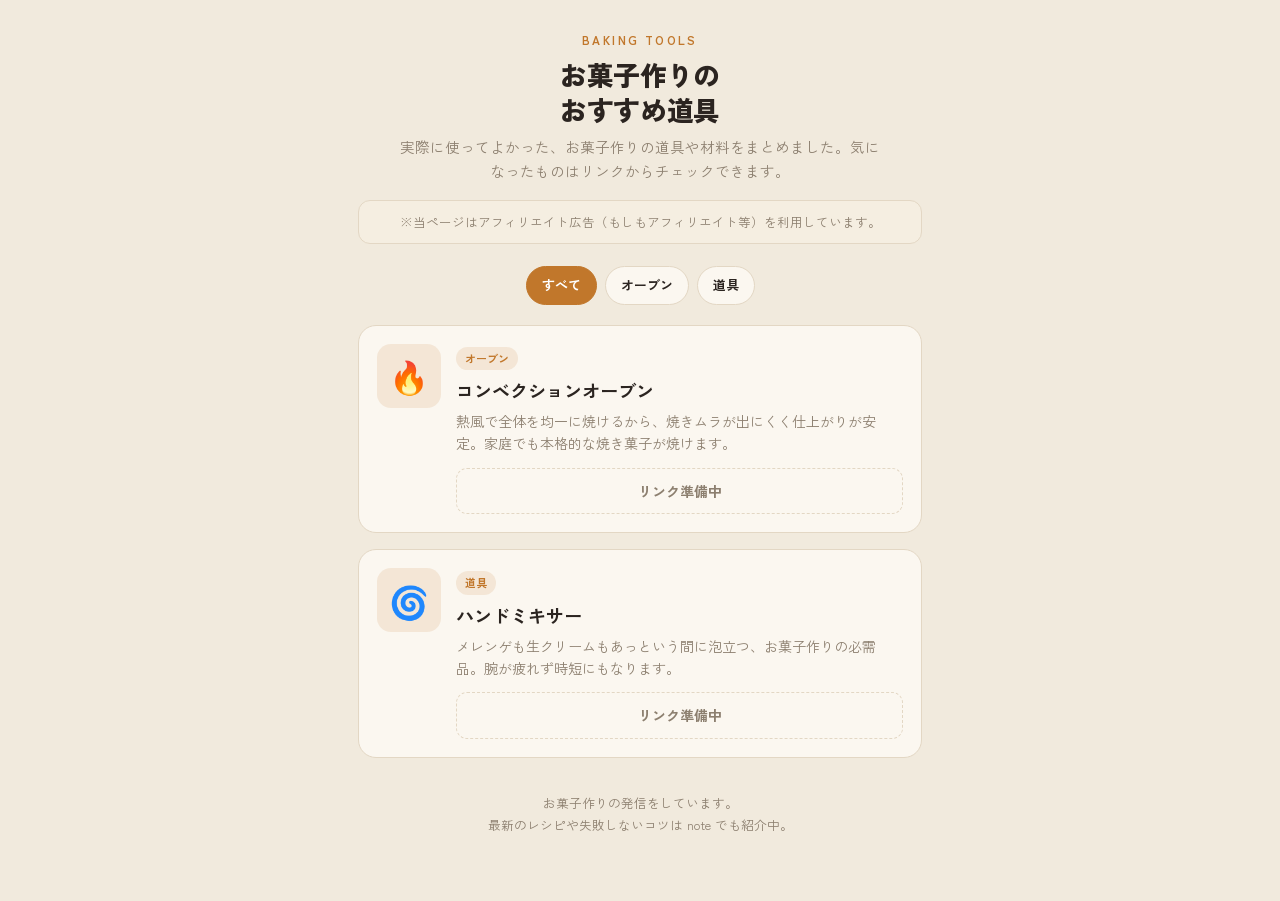
==== osusume/index.html @ a181a747 "osusume: お菓子作りのおすすめ道具（アフィリエイトページ）を追加 実際に使ってよかった製菓の道具・材料をカードで紹介する公開ページを osusume/ に追加。 GitHub Pages で公" ====
<!doctype html>
<html lang="ja">
<head>
<meta charset="utf-8">
<meta name="viewport" content="width=device-width, initial-scale=1, viewport-fit=cover">
<title>お菓子作りのおすすめ道具</title>
<meta name="description" content="実際に使ってよかった、お菓子作りのおすすめ道具・材料をまとめたページ。オーブンやハンドミキサーなど。">
<meta name="theme-color" content="#C1772B" media="(prefers-color-scheme: light)">
<meta name="theme-color" content="#191512" media="(prefers-color-scheme: dark)">
<link rel="manifest" href="manifest.webmanifest">
<link rel="icon" type="image/svg+xml" href="icons/icon.svg">
<link rel="apple-touch-icon" href="icons/icon.svg">
<meta name="apple-mobile-web-app-capable" content="yes">
<meta name="apple-mobile-web-app-status-bar-style" content="default">
<meta name="apple-mobile-web-app-title" content="おすすめ道具">
<link rel="preconnect" href="https://fonts.googleapis.com">
<link rel="preconnect" href="https://fonts.gstatic.com" crossorigin>
<link rel="stylesheet" href="https://fonts.googleapis.com/css2?family=Zen+Kaku+Gothic+New:wght@500;700;900&display=swap">
<style>
  :root{
    --bg:#F1EADD; --surface:#FBF7F0; --surface-2:#F5EEE1; --ink:#2B2420; --muted:#8C7F6F;
    --line:#E3D7C4; --brand:#C1772B; --brand-ink:#fff; --rakuten:#BF0000; --amazon:#E8890C;
    --tag:rgba(193,119,43,.13);
    --font:"Zen Kaku Gothic New","Hiragino Sans","Hiragino Kaku Gothic ProN","Yu Gothic",
           -apple-system,BlinkMacSystemFont,"Segoe UI",system-ui,sans-serif;
  }
  @media (prefers-color-scheme:dark){:root{
    --bg:#191512; --surface:#221C17; --surface-2:#2A2219; --ink:#F0E8DC; --muted:#A99A87;
    --line:#372D24; --brand:#D98B3E; --rakuten:#ff5a5a; --amazon:#F2A64A; --tag:rgba(217,139,62,.18);
  }}
  *{box-sizing:border-box;}
  body{margin:0;background:var(--bg);color:var(--ink);font-family:var(--font);line-height:1.6;
    -webkit-text-size-adjust:100%;}
  .wrap{max-width:600px;margin:0 auto;padding:30px 18px 64px;}
  header{text-align:center;margin-bottom:8px;}
  .kicker{font-size:12px;letter-spacing:.2em;color:var(--brand);font-weight:700;}
  h1{font-size:27px;font-weight:900;margin:8px 0 8px;letter-spacing:-.01em;line-height:1.3;}
  .lead{color:var(--muted);font-size:14.5px;margin:0 auto;max-width:34em;}

  .disclosure{margin:18px 0 22px;background:var(--surface-2);border:1px solid var(--line);
    border-radius:12px;padding:11px 14px;color:var(--muted);font-size:12.5px;text-align:center;}

  .filters{display:flex;flex-wrap:wrap;gap:8px;justify-content:center;margin-bottom:20px;}
  .filter{border:1px solid var(--line);background:var(--surface);color:var(--ink);font:inherit;
    font-size:13px;font-weight:700;padding:8px 15px;border-radius:999px;cursor:pointer;}
  .filter.on{background:var(--brand);color:var(--brand-ink);border-color:var(--brand);}

  .grid{display:flex;flex-direction:column;gap:16px;}
  .card{background:var(--surface);border:1px solid var(--line);border-radius:18px;padding:18px;
    display:flex;gap:15px;}
  .thumb{width:64px;height:64px;flex:none;border-radius:14px;background:var(--tag);
    display:flex;align-items:center;justify-content:center;font-size:32px;}
  .body{flex:1;min-width:0;}
  .tag{display:inline-block;font-size:11px;font-weight:700;color:var(--brand);background:var(--tag);
    padding:3px 9px;border-radius:999px;margin-bottom:6px;}
  .name{font-size:18px;font-weight:700;margin:0 0 5px;}
  .blurb{font-size:14px;color:var(--muted);margin:0 0 13px;}
  .btns{display:flex;flex-wrap:wrap;gap:9px;}
  .btn{flex:1;min-width:130px;text-align:center;text-decoration:none;font-weight:700;font-size:14px;
    padding:11px 12px;border-radius:11px;color:#fff;}
  .btn.rakuten{background:var(--rakuten);}
  .btn.amazon{background:var(--amazon);}
  .btn.soon{background:transparent;color:var(--muted);border:1px dashed var(--line);cursor:default;}

  footer{margin-top:34px;text-align:center;color:var(--muted);font-size:12.5px;line-height:1.8;}
  footer a{color:var(--brand);}
  @media (max-width:430px){h1{font-size:23px;} .card{padding:15px;gap:12px;} .thumb{width:54px;height:54px;font-size:27px;}}
</style>
</head>
<body>
<div class="wrap">
  <header>
    <div class="kicker">BAKING TOOLS</div>
    <h1>お菓子作りの<br>おすすめ道具</h1>
    <p class="lead">実際に使ってよかった、お菓子作りの道具や材料をまとめました。気になったものはリンクからチェックできます。</p>
  </header>

  <div class="disclosure">
    ※当ページはアフィリエイト広告（もしもアフィリエイト等）を利用しています。
  </div>

  <div class="filters" id="filters"></div>
  <div class="grid" id="grid"></div>

  <footer>
    お菓子作りの発信をしています。<br>
    最新のレシピや失敗しないコツは <a href="#" id="noteLink">note</a> でも紹介中。
  </footer>
</div>

<script>
/* ===== 商品リスト =====
   ここに商品を足すだけで、カードが増えます。
   rakuten / amazon には、もしもで発行したリンクURLを入れてください（空なら「準備中」表示）。 */
var PRODUCTS = [
  {
    name: "コンベクションオーブン",
    cat: "オーブン",
    emoji: "🔥",
    blurb: "熱風で全体を均一に焼けるから、焼きムラが出にくく仕上がりが安定。家庭でも本格的な焼き菓子が焼けます。",
    rakuten: "",
    amazon: ""
  },
  {
    name: "ハンドミキサー",
    cat: "道具",
    emoji: "🌀",
    blurb: "メレンゲも生クリームもあっという間に泡立つ、お菓子作りの必需品。腕が疲れず時短にもなります。",
    rakuten: "",
    amazon: ""
  }
];

/* note のプロフィール/トップURL（あれば入れてね） */
var NOTE_URL = "";

(function () {
  var grid = document.getElementById("grid");
  var filtersEl = document.getElementById("filters");
  var noteLink = document.getElementById("noteLink");
  if (NOTE_URL) { noteLink.href = NOTE_URL; noteLink.target = "_blank"; noteLink.rel = "noopener"; }
  else { noteLink.removeAttribute("href"); noteLink.style.color = "inherit"; noteLink.style.textDecoration = "none"; }

  var cats = ["すべて"];
  PRODUCTS.forEach(function (p) { if (cats.indexOf(p.cat) < 0) cats.push(p.cat); });
  var active = "すべて";

  function linkBtn(url, label, cls) {
    if (url) {
      return '<a class="btn ' + cls + '" href="' + url + '" target="_blank" rel="nofollow sponsored noopener">' + label + '</a>';
    }
    return '<span class="btn soon">準備中</span>';
  }

  function render() {
    grid.innerHTML = "";
    PRODUCTS.filter(function (p) { return active === "すべて" || p.cat === active; }).forEach(function (p) {
      var card = document.createElement("article");
      card.className = "card";
      var btns = "";
      if (!p.rakuten && !p.amazon) {
        btns = '<span class="btn soon">リンク準備中</span>';
      } else {
        btns = linkBtn(p.rakuten, "楽天で見る", "rakuten") + linkBtn(p.amazon, "Amazonで見る", "amazon");
      }
      card.innerHTML =
        '<div class="thumb">' + (p.emoji || "🧁") + '</div>' +
        '<div class="body">' +
          '<span class="tag">' + p.cat + '</span>' +
          '<h2 class="name">' + p.name + '</h2>' +
          '<p class="blurb">' + p.blurb + '</p>' +
          '<div class="btns">' + btns + '</div>' +
        '</div>';
      grid.appendChild(card);
    });
  }

  cats.forEach(function (c) {
    var b = document.createElement("button");
    b.className = "filter" + (c === active ? " on" : "");
    b.textContent = c;
    b.addEventListener("click", function () {
      active = c;
      Array.prototype.forEach.call(filtersEl.children, function (x) { x.classList.toggle("on", x.textContent === c); });
      render();
    });
    filtersEl.appendChild(b);
  });
  if (cats.length <= 2) filtersEl.style.display = "none";

  render();

  if ("serviceWorker" in navigator) {
    window.addEventListener("load", function () { navigator.serviceWorker.register("sw.js").catch(function(){}); });
  }
})();
</script>
</body>
</html>
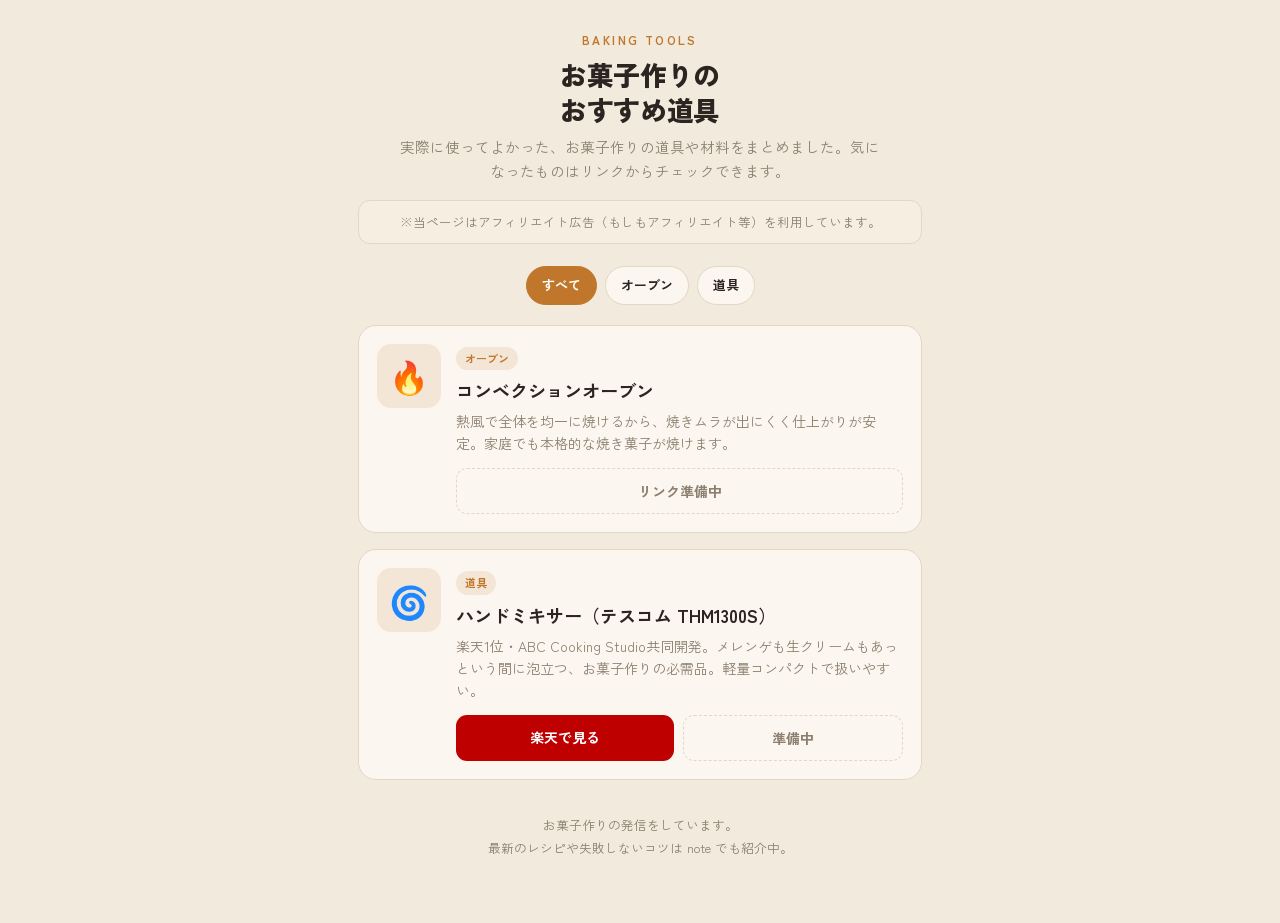
==== commit 0edd2b61: "osusume: ハンドミキサー（テスコム THM1300S）の楽天アフィリエイトリンクを設定 もしもアフィリエイトで発行した楽天リンクをハンドミキサーのカードに設定。 「楽天で見る」ボタンが有効化さ" ====
--- a/osusume/index.html
+++ b/osusume/index.html
@@ -102,11 +102,11 @@
     amazon: ""
   },
   {
-    name: "ハンドミキサー",
+    name: "ハンドミキサー（テスコム THM1300S）",
     cat: "道具",
     emoji: "🌀",
-    blurb: "メレンゲも生クリームもあっという間に泡立つ、お菓子作りの必需品。腕が疲れず時短にもなります。",
-    rakuten: "",
+    blurb: "楽天1位・ABC Cooking Studio共同開発。メレンゲも生クリームもあっという間に泡立つ、お菓子作りの必需品。軽量コンパクトで扱いやすい。",
+    rakuten: "https://af.moshimo.com/af/c/click?a_id=5806591&p_id=54&pc_id=54&pl_id=616&url=https%3A%2F%2Fitem.rakuten.co.jp%2Ftescom-japan%2Fthm1300%2F&m=http%3A%2F%2Fm.rakuten.co.jp%2Ftescom-japan%2Fi%2F10000184%2F",
     amazon: ""
   }
 ];
